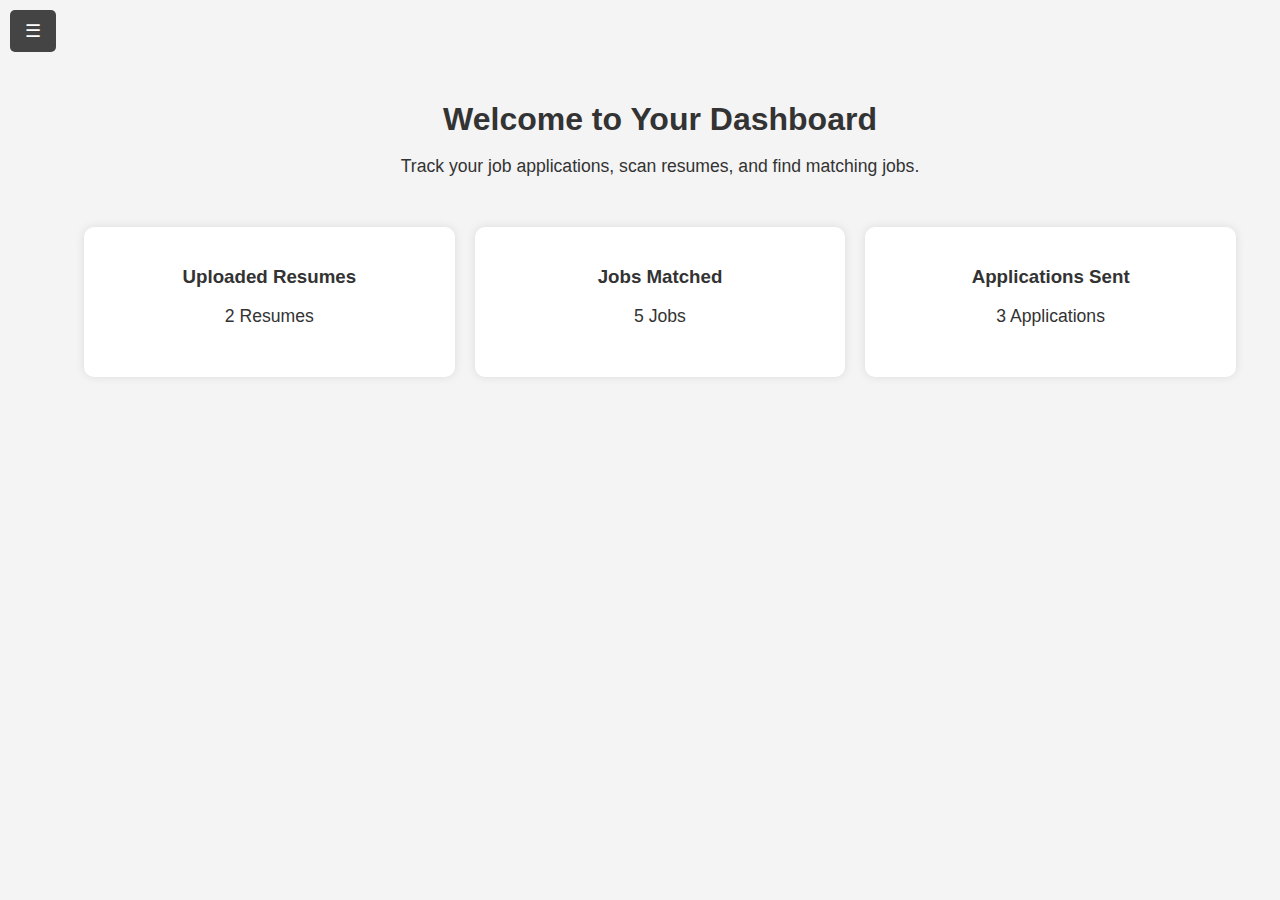
==== dashboard.html @ 1e403e87 "bother" ====
<!DOCTYPE html>
<html lang="en">
<head>
    <meta charset="UTF-8">
    <meta name="viewport" content="width=device-width, initial-scale=1.0">
    <title>Dashboard | CareerMata</title>
    <link rel="stylesheet" href="assets/css/dashboard.css">
    <script defer src="assets/js/dashboard.js"></script>
</head>
<body>

    <!-- Sidebar Toggle Button -->
    <button class="toggle-btn" id="toggleSidebar">☰</button>

    <!-- Sidebar -->
    <div class="sidebar" id="sidebar">
        <div class="sidebar-header">
            <h2>Career Mata</h2>
            <button class="close-btn" id="closeSidebar">←</button>
        </div>
        <ul>
            <li><a href="#">Dashboard</a></li>
            <li><a href="#">Resume Scan</a></li>
            <li><a href="#">Jobs</a></li>
            <li><a href="#">Profile</a></li>
            <li><a href="#">About</a></li>
            <li><a href="#">Contact</a></li>
            <li><a href="index.html">Logout</a></li>
        </ul>
    </div>

    <!-- Main Content -->
    <div class="main-content">
        <h1>Welcome to Your Dashboard</h1>
        <p>Track your job applications, scan resumes, and find matching jobs.</p>
        
        <div class="cards">
            <div class="card">
                <h3>Uploaded Resumes</h3>
                <p>2 Resumes</p>
            </div>
            <div class="card">
                <h3>Jobs Matched</h3>
                <p>5 Jobs</p>
            </div>
            <div class="card">
                <h3>Applications Sent</h3>
                <p>3 Applications</p>
            </div>
        </div>
    </div>

</body>
</html>
---- assets/css/dashboard.css ----
/* General Styles */
body {
    font-family: Arial, sans-serif;
    margin: 0;
    padding: 0;
    display: flex;
    flex-direction: column;
    height: 100vh;
    background: #f4f4f4;
    color: #333;
    overflow-x: hidden; /* Prevent horizontal scroll */
}

/* Sidebar */
.sidebar {
    width: 0;
    background: #fff;
    padding: 20px;
    height: 100vh;
    position: fixed;
    left: -250px;
    top: 0;
    transition: left 0.3s ease-in-out;
    box-shadow: 2px 0 5px rgba(0, 0, 0, 0.1);
    overflow: hidden;
    display: flex;
    flex-direction: column;
    justify-content: space-between;
}

/* Sidebar Open */
.sidebar.open {
    left: 0;
    width: 250px;
}

/* Sidebar Header */
.sidebar-header {
    display: flex;
    justify-content: space-between;
    align-items: center;
}

/* Sidebar Title */
.sidebar h2 {
    color: #333;
    font-size: 1.5rem;
    white-space: nowrap;
}

/* Sidebar List */
.sidebar ul {
    list-style: none;
    padding: 0;
    flex-grow: 1;
}

.sidebar ul li {
    padding: 15px;
    text-align: left;
    white-space: nowrap;
    overflow: hidden;
    text-overflow: ellipsis;
}

.sidebar ul li a {
    text-decoration: none;
    color: #333;
    display: block;
    transition: 0.3s;
    font-size: 1rem;
}

.sidebar ul li a:hover {
    background: #ddd;
    border-radius: 5px;
}

/* Sidebar Toggle Button */
.toggle-btn {
    position: fixed;
    top: 10px;
    left: 10px;
    background: #444;
    color: white;
    border: none;
    padding: 10px 15px;
    cursor: pointer;
    border-radius: 5px;
    font-size: 18px;
    z-index: 100;
}

/* Close Sidebar Button */
.close-btn {
    background: #444;
    color: white;
    border: none;
    padding: 10px;
    cursor: pointer;
    border-radius: 5px;
    font-size: 18px;
}

/* Main Content */
.main-content {
    margin-left: 0;
    padding: 80px 20px;
    width: 100%;
    transition: margin-left 0.3s;
    text-align: center;
}

/* Heading */
.main-content h1 {
    font-size: 2rem;
    margin-bottom: 10px;
    text-align: center;
}

.main-content p {
    font-size: 1.1rem;
    margin-bottom: 30px;
    text-align: center;
}

/* Cards - FIXED Spacing Issue */
.cards {
    display: grid;
    grid-template-columns: repeat(auto-fit, minmax(280px, 1fr));
    gap: 20px; /* Spacing between cards */
    margin: 20px auto; /* Center the grid */
    padding: 20px;
    width: 90%; /* Ensure it doesn’t stretch too much */
    max-width: 1200px; /* Prevents it from getting too wide */
}

/* Card Item */
.card {
    background: white;
    padding: 20px;
    border-radius: 10px;
    text-align: center;
    box-shadow: 0 0 10px rgba(0, 0, 0, 0.1);
}

/* Ensure Equal Bottom Spacing */
.cards::after {
    content: "";
    display: block;
    height: 20px; /* Adds spacing at the bottom */
}

/* Responsive Sidebar */
@media (max-width: 768px) {
    .sidebar {
        width: 0;
        left: -250px;
    }

    .sidebar.open {
        left: 0;
    }

    .toggle-btn {
        top: 15px;
        left: 15px;
    }

    .main-content {
        padding: 100px 15px 20px;
        text-align: center;
    }

    .main-content h1 {
        font-size: 1.8rem;
    }

    .main-content p {
        font-size: 1rem;
    }

    .cards {
        grid-template-columns: 1fr; /* Stack in single column on mobile */
    }
}
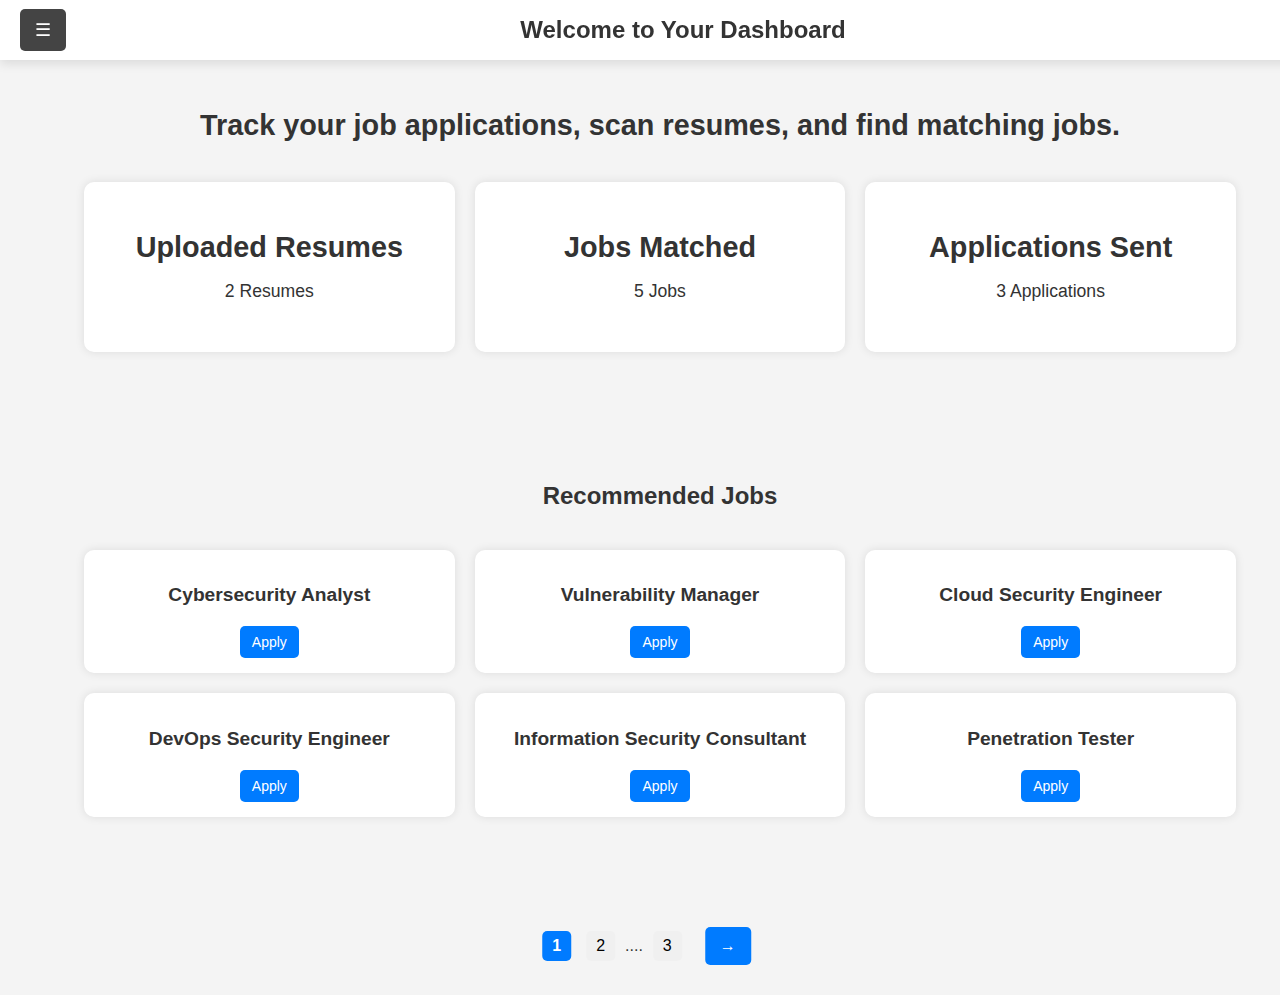
==== commit 876b7735: "fine" ====
--- a/dashboard.html
+++ b/dashboard.html
@@ -10,8 +10,12 @@
 <body>
 
     <!-- Sidebar Toggle Button -->
+    <!-- <button class="toggle-btn" id="toggleSidebar">☰</button> -->
+<!-- Fixed Navigation Bar -->
+<div class="top-nav">
     <button class="toggle-btn" id="toggleSidebar">☰</button>
-
+    <h1 class="dashboard-title">Welcome to Your Dashboard</h1>
+</div>
     <!-- Sidebar -->
     <div class="sidebar" id="sidebar">
         <div class="sidebar-header">
@@ -31,8 +35,7 @@
 
     <!-- Main Content -->
     <div class="main-content">
-        <h1>Welcome to Your Dashboard</h1>
-        <p>Track your job applications, scan resumes, and find matching jobs.</p>
+        <h3>Track your job applications, scan resumes, and find matching jobs.</h3>
         
         <div class="cards">
             <div class="card">
@@ -48,6 +51,22 @@
                 <p>3 Applications</p>
             </div>
         </div>
+               <!-- Job Recommendations Section (NEWLY ADDED) -->
+       <div class="job-recommendations">
+        <h2>Recommended Jobs</h2>
+
+            <div class="job-grid" id="job-list"></div>
+            <!-- <button id="next-btn">Next</button> -->
+        </div>
+            <div class="pagination">
+                <button id="prev-btn" class="hidden">←</button>
+                <span id="page-numbers"></span>
+                <button id="next-btn">→</button>
+            </div>
+            
+    
+        </ul>
+    </div>
     </div>
 
 </body>
--- a/assets/css/dashboard.css
+++ b/assets/css/dashboard.css
@@ -26,6 +26,9 @@
     display: flex;
     flex-direction: column;
     justify-content: space-between;
+    z-index: 1100; /* Ensure it appears above the top-nav */
+
+    
 }
 
 /* Sidebar Open */
@@ -77,7 +80,7 @@
 }
 
 /* Sidebar Toggle Button */
-.toggle-btn {
+/* .toggle-btn {
     position: fixed;
     top: 10px;
     left: 10px;
@@ -88,8 +91,21 @@
     cursor: pointer;
     border-radius: 5px;
     font-size: 18px;
-    z-index: 100;
-}
+    z-index: 9999;
+} */
+
+/* Adjust the sidebar toggle button inside top-nav */
+.toggle-btn {
+    background: #444;
+    color: white;
+    border: none;
+    padding: 10px 15px;
+    cursor: pointer;
+    border-radius: 5px;
+    font-size: 18px;
+    z-index: 1001;
+}
+
 
 /* Close Sidebar Button */
 .close-btn {
@@ -100,6 +116,49 @@
     cursor: pointer;
     border-radius: 5px;
     font-size: 18px;
+}
+
+/* Fixed Top Navigation Bar */
+/* .top-nav {
+    position: fixed;
+    top: 0;
+    left: 0;
+    width: 100%;
+    height: 60px;  */
+    /* Adjust height as needed */
+    /* background-color: white;
+    display: flex;
+    align-items: center;
+    padding-left: 15px;  */
+    /* Space for the hamburger button */
+    /* box-shadow: 0px 4px 6px rgba(0, 0, 0, 0.1);  */
+    /* Subtle shadow */
+    /* z-index: 1000;  */
+    /* Ensures it stays above all content */
+/* } */
+/* Top Navigation Bar */
+.top-nav {
+    position: fixed;
+    top: 0;
+    left: 0;
+    width: 100%;
+    height: 60px; /* Adjust height */
+    background: white;
+    display: flex;
+    align-items: center;
+    justify-content: space-between;
+    padding: 0 20px;
+    box-shadow: 0px 4px 10px rgba(0, 0, 0, 0.1);
+    z-index: 1000;
+}
+.dashboard-title {
+    flex-grow: 1;
+    text-align: center;
+    font-size: 1.5rem;
+    font-weight: bold;
+    color: #333;
+    margin: 0;
+    white-space: nowrap; /* Prevents text from breaking --JUST */ 
 }
 
 /* Main Content */
@@ -127,7 +186,9 @@
 /* Cards - FIXED Spacing Issue */
 .cards {
     display: grid;
-    grid-template-columns: repeat(auto-fit, minmax(280px, 1fr));
+    /* grid-template-columns: repeat(auto-fit, minmax(280px, 1fr)); */
+    grid-template-columns: repeat(3, 1fr); /* 3 columns */
+   grid-template-rows: repeat(4, auto);  /* 4 rows */
     gap: 20px; /* Spacing between cards */
     margin: 20px auto; /* Center the grid */
     padding: 20px;
@@ -150,9 +211,218 @@
     display: block;
     height: 20px; /* Adds spacing at the bottom */
 }
+/* Ensure h3 inside .main-content scales responsively */
+.main-content h3 {
+    font-size: 1.8rem; /* Default size */
+    font-weight: bold;
+    color: #333;
+    margin-bottom: 10px;
+}
+/* Job Recommendations Section */
+.job-recommendations {
+    text-align: center;
+    margin-top: 30px;
+ }
+ 
+ /* Job Grid Layout (3x2) */
+ .job-grid {
+    display: grid;
+    grid-template-columns: repeat(3, 1fr); /* 3 jobs per row */
+    grid-template-rows: repeat(4, auto); /* 4 rows */
+    gap: 20px;
+    margin: 20px auto;
+    padding: 20px;
+    width: 90%;
+    max-width: 1200px;
+ }
+ 
+ /* Job Card */
+ .job-card {
+    background: white;
+    padding: 15px;
+    border-radius: 10px;
+    text-align: center;
+    box-shadow: 0 0 10px rgba(0, 0, 0, 0.1);
+ }
+ 
+ .job-card h3 {
+    font-size: 1.2rem;
+    margin-bottom: 10px;
+ }
+ 
+ .job-card button {
+    background: #007bff;
+    color: white;
+    border: none;
+    padding: 8px 12px;
+    cursor: pointer;
+    border-radius: 5px;
+    font-size: 14px;
+    margin-top: 10px;
+ }
+ 
+ /* Center Next Button */
+ #next-btn {
+    display: block;
+    margin: 20px auto;
+    padding: 10px 15px;
+    font-size: 16px;
+    background: #007bff;
+    color: white;
+    border: none;
+    border-radius: 5px;
+    cursor: pointer;
+ }
+ .page-btn {
+    /* display: inline-block; */
+    padding: 5px 10px;
+    border: 1px solid #ccc;
+    cursor: pointer;
+    border-radius: 5px;
+    background-color: white;
+    transition: background 0.3s ease;
+}
+
+.page-btn.active {
+    background-color: blue;
+    color: white;
+    font-weight: bold;
+}
+
+.dots {
+    font-size: 18px;
+    font-weight: bold;
+    margin: 0 5px;
+}
+
+button {
+    padding: 5px 10px;
+    border-radius: 5px;
+    cursor: pointer;
+}
+
+.hidden {
+    visibility: hidden;
+}
+ .pagination {
+    /* display: flex;
+    justify-content: center;
+    align-items: center; */
+    /* gap: 10px; */
+    /* font-size: 16px; 
+    margin-top: 20px; */
+    display: flex;
+    justify-content: center;
+    align-items: center;
+    position: absolute;
+    left: 50%;
+    transform: translateX(-50%);
+    /* background: white; */
+    padding: 10px 20px;
+    border-radius: 8px;
+    /* box-shadow: 0 2px 10px rgba(0, 0, 0, 0.1); */
+}
+
+.pagination button {
+    background: #007bff;
+    color: white;
+    border: none;
+    padding: 8px 12px;
+    border-radius: 4px;
+    cursor: pointer;
+    margin: 0 5px;
+    font-size: 16px;
+}
+.pagination button:hover {
+    background-color: #0056b3;
+}
+
+/* Page Numbers */
+#page-numbers {
+    display: flex;
+    align-items: center;
+    gap: 5px; /* Keeps numbers close together */
+    margin: 0 8px;
+}
+
+.page-number {
+    cursor: pointer;
+    padding: 5px 10px;
+    border-radius: 4px;
+    transition: background 0.3s ease;
+}
+
+.page-number.active {
+    font-weight: bold;
+    color: #fff;
+    background-color: #007bff;
+}
+
+.page-number:hover {
+    background-color: #ddd;
+}
+
+/* Dots Styling */
+.dots {
+    padding: 0 5px;
+    font-weight: bold;
+}
+
+/* Ensure numbers and → are together */
+#page-numbers + button {
+    margin-left: 10px;
+}
+.pagination button.hidden {
+    visibility: hidden;
+}
+
+.pagination .page-btn {
+    background: #f0f0f0;
+    color: black;
+    padding: 6px 10px;
+    border-radius: 5px;
+    cursor: pointer;
+}
+
+.pagination .page-btn.active {
+    background: #007bff;
+    color: white;
+    font-weight: bold;
+}
+
+.pagination .page-btn:hover {
+    background: #ddd;
+}
+
+/* Responsive adjustments */
+@media (max-width: 1024px) {
+    .main-content h3 {
+        font-size: 1.6rem; /* Slightly smaller for tablets */
+    }
+    .job-grid {
+        grid-template-columns: repeat(2, 1fr); /* 2 per row for tablets */
+    }
+}
+
+@media (max-width: 480px) {
+    .main-content h3 {
+        font-size: 1.2rem; /* Smaller font for very small screens */
+    }
+    .job-grid {
+        grid-template-columns: 1fr; /* 1 per row on small screens */
+    }
+}
 
 /* Responsive Sidebar */
 @media (max-width: 768px) {
+    .job-grid {
+        grid-template-columns: repeat(1, 1fr); /* 2 per row on tablets */
+    }
+
+    .main-content h3 {
+        font-size: 1.4rem; /* Adjust for mobile screens */
+        text-align: center;
+    }
     .sidebar {
         width: 0;
         left: -250px;
@@ -165,6 +435,8 @@
     .toggle-btn {
         top: 15px;
         left: 15px;
+        font-size: 16px;
+        padding: 8px 12px;
     }
 
     .main-content {
@@ -180,7 +452,20 @@
         font-size: 1rem;
     }
 
-    .cards {
+    /* .cards {
         grid-template-columns: 1fr; /* Stack in single column on mobile */
-    }
-}
+        .cards {
+            grid-template-columns: repeat(1, 1fr); /* 1 column on mobile */
+            grid-template-rows: auto;
+        }
+    
+    .top-nav {
+        padding: 0 10px; /* Reduce padding */
+    }
+
+    .dashboard-title {
+        font-size: 1.2rem; /* Reduce font size */
+    }
+
+
+}
